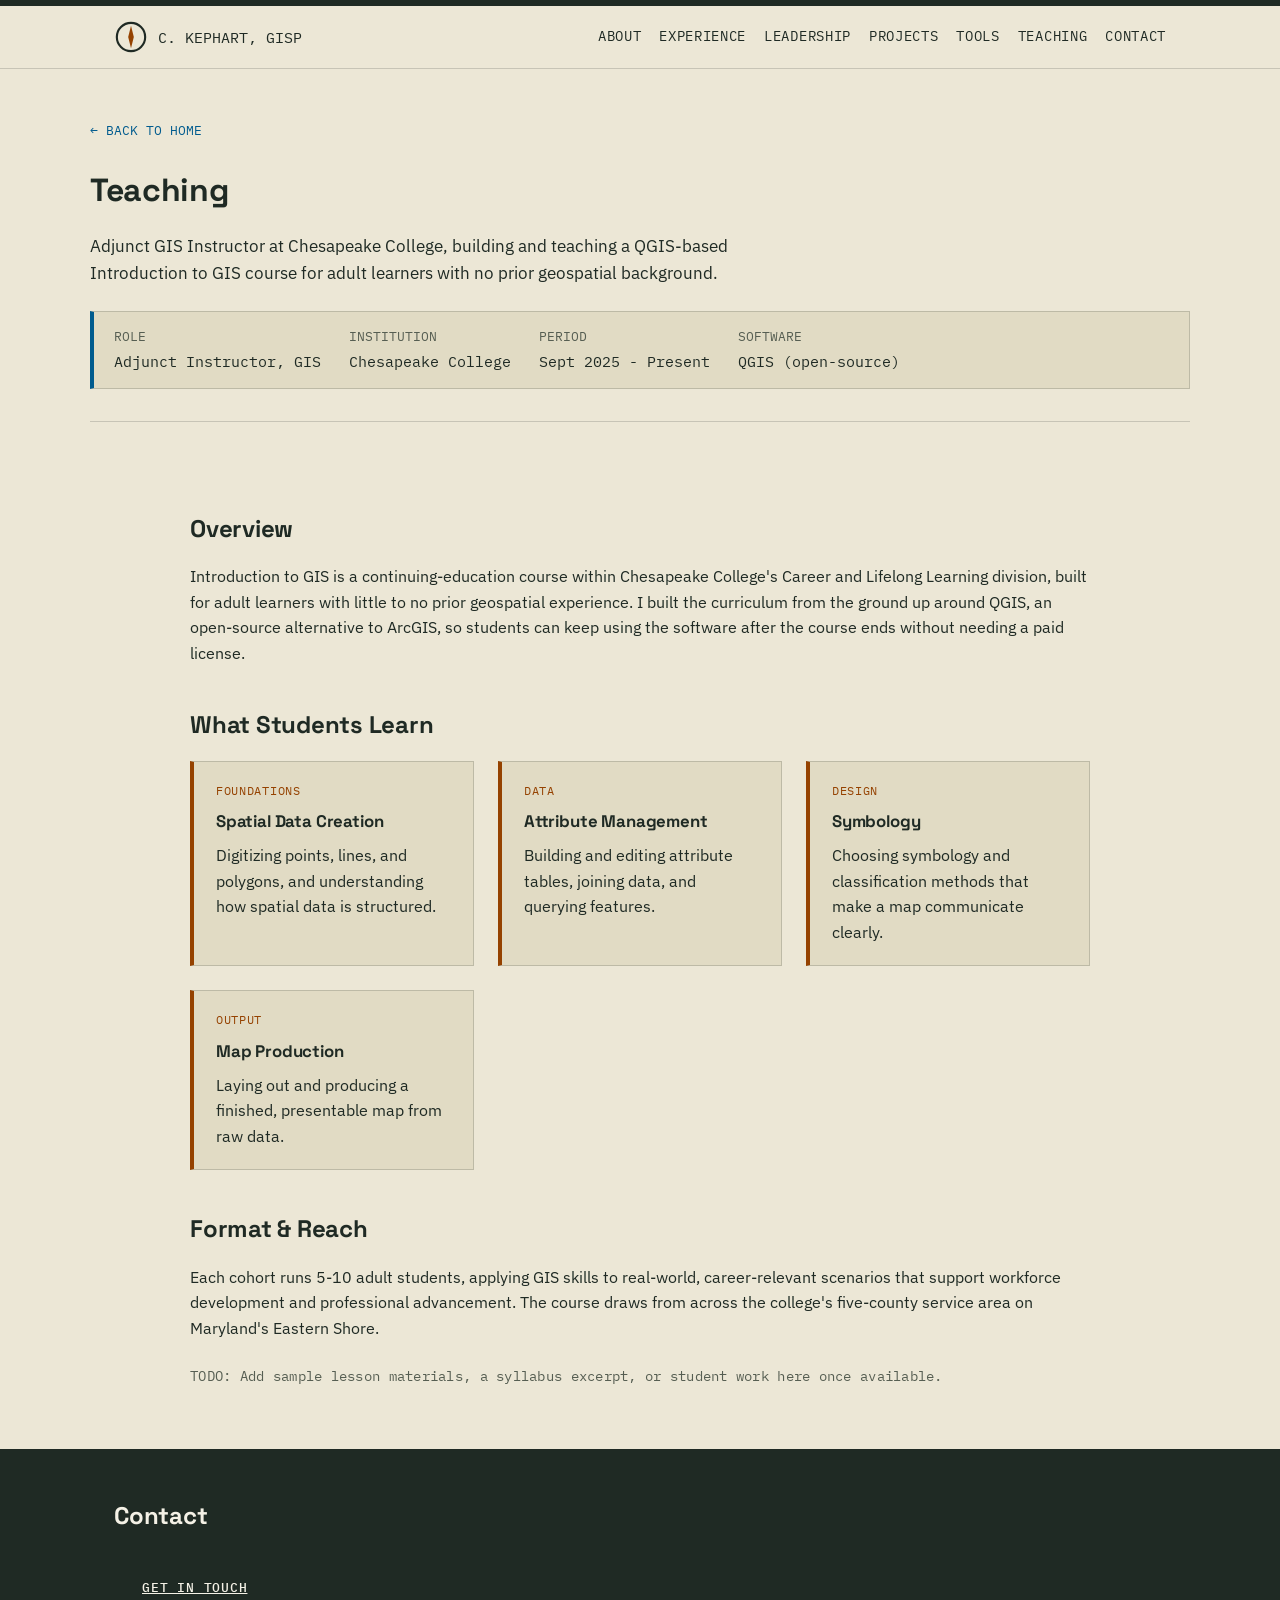
==== teaching/index.html @ 97ca21b7 "Add files via upload" ====
<!DOCTYPE html>
<html lang="en">
<head>
<meta charset="UTF-8">
<meta name="viewport" content="width=device-width, initial-scale=1.0">
<title>Teaching - Chris Kephart, GISP</title>
<meta name="description" content="Adjunct GIS instruction at Chesapeake College: a QGIS-based Introduction to GIS course for adult learners.">
<link rel="preconnect" href="https://fonts.googleapis.com">
<link href="https://fonts.googleapis.com/css2?family=Space+Grotesk:wght@500;700&family=IBM+Plex+Sans:wght@400;500;600&family=IBM+Plex+Mono:wght@400;500&display=swap" rel="stylesheet">
<link rel="stylesheet" href="../css/style.css">
</head>
<body>

<div class="chart-frame">
  <nav class="wrap">
    <a href="../index.html" class="brand" style="text-decoration:none;">
      <svg class="compass" viewBox="0 0 24 24" fill="none" xmlns="http://www.w3.org/2000/svg">
        <circle cx="12" cy="12" r="10" stroke="#1F2A24" stroke-width="1.5"/>
        <path d="M12 4L14 12L12 20L10 12L12 4Z" fill="#954200"/>
      </svg>
      C. KEPHART, GISP
    </a>
    <div class="nav-links">
      <a href="../index.html#about">About</a>
      <a href="../index.html#experience">Experience</a>
      <a href="../index.html#leadership">Leadership</a>
      <a href="../projects/index.html">Projects</a>
      <a href="../tools/index.html">Tools</a>
      <a href="../teaching/index.html">Teaching</a>
      <a href="../contact.html">Contact</a>
    </div>
  </nav>
</div>

<div class="project-hero wrap">
  <a href="../index.html#projects" class="back-link">← Back to Home</a>
  <h1>Teaching</h1>
  <p class="lede" style="max-width: 68ch; font-size: 1.05rem;">Adjunct GIS Instructor at Chesapeake College, building and teaching a QGIS-based Introduction to GIS course for adult learners with no prior geospatial background.</p>
  <div class="meta-strip">
    <div>ROLE<span>Adjunct Instructor, GIS</span></div>
    <div>INSTITUTION<span>Chesapeake College</span></div>
    <div>PERIOD<span>Sept 2025 - Present</span></div>
    <div>SOFTWARE<span>QGIS (open-source)</span></div>
  </div>
</div>

<div class="wrap project-body" style="max-width: 90ch;">

  <h2>Overview</h2>
  <p>Introduction to GIS is a continuing-education course within Chesapeake College's Career and Lifelong Learning division, built for adult learners with little to no prior geospatial experience. I built the curriculum from the ground up around QGIS, an open-source alternative to ArcGIS, so students can keep using the software after the course ends without needing a paid license.</p>

  <h2>What Students Learn</h2>
  <div class="leadership-grid" style="margin-top:16px;">
    <div class="leadership-card">
      <span class="role-tag">Foundations</span>
      <h3>Spatial Data Creation</h3>
      <p>Digitizing points, lines, and polygons, and understanding how spatial data is structured.</p>
    </div>
    <div class="leadership-card">
      <span class="role-tag">Data</span>
      <h3>Attribute Management</h3>
      <p>Building and editing attribute tables, joining data, and querying features.</p>
    </div>
    <div class="leadership-card">
      <span class="role-tag">Design</span>
      <h3>Symbology</h3>
      <p>Choosing symbology and classification methods that make a map communicate clearly.</p>
    </div>
    <div class="leadership-card">
      <span class="role-tag">Output</span>
      <h3>Map Production</h3>
      <p>Laying out and producing a finished, presentable map from raw data.</p>
    </div>
  </div>

  <h2>Format &amp; Reach</h2>
  <p>Each cohort runs 5-10 adult students, applying GIS skills to real-world, career-relevant scenarios that support workforce development and professional advancement. The course draws from across the college's five-county service area on Maryland's Eastern Shore.</p>

  <p class="mono" style="font-size:0.85rem; color:var(--slate); margin-top:24px;">TODO: Add sample lesson materials, a syllabus excerpt, or student work here once available.</p>

</div>

<footer>
  <div class="wrap">
    <h2>Contact</h2>
    <a href="../contact.html" class="btn" style="margin-top:16px;">Get In Touch</a>
  </div>
</footer>

</body>
</html>
---- css/style.css ----
/* ============================================
   TOKENS
   ============================================ */
:root {
  --ink: #1F2A24;
  --forest: #005B8E;
  --forest-light: #56B4E9;
  --rust: #954200;
  --slate: #565E52;
  --paper: #ECE7D6;
  --paper-dark: #E1DBC4;
  --paper-darker: #D3CBAE;
  --cream-text: #F4F1E6;

  --font-display: 'Space Grotesk', sans-serif;
  --font-body: 'IBM Plex Sans', sans-serif;
  --font-mono: 'IBM Plex Mono', monospace;

  --border-hairline: 1px solid rgba(31, 42, 36, 0.18);
  --max-width: 1100px;
}

/* Anchor offset so sticky nav doesn't cover section headings when jumping */
#about, #experience, #leadership, #projects {
  scroll-margin-top: 90px;
}

* { box-sizing: border-box; }

html { scroll-behavior: smooth; }

@media (prefers-reduced-motion: reduce) {
  html { scroll-behavior: auto; }
  *, *::before, *::after {
    animation-duration: 0.01ms !important;
    animation-iteration-count: 1 !important;
    transition-duration: 0.01ms !important;
  }
}

body {
  margin: 0;
  background: var(--paper);
  color: var(--ink);
  font-family: var(--font-body);
  font-size: 16px;
  line-height: 1.6;
}

a { color: var(--forest); text-decoration: none; }
a:hover { text-decoration: underline; }
a:focus-visible, button:focus-visible {
  outline: 2px solid var(--rust);
  outline-offset: 3px;
}

h1, h2, h3 {
  font-family: var(--font-display);
  color: var(--ink);
  margin: 0 0 0.4em 0;
  letter-spacing: -0.01em;
}

.mono {
  font-family: var(--font-mono);
  letter-spacing: 0.02em;
}

.wrap {
  max-width: var(--max-width);
  margin: 0 auto;
  padding: 0 24px;
}

/* ============================================
   TOP FRAME / NAV - border like a chart sheet
   ============================================ */
.chart-frame {
  border-top: 6px solid var(--ink);
  border-bottom: var(--border-hairline);
  background: var(--paper);
  position: sticky;
  top: 0;
  z-index: 50;
}

nav.wrap {
  display: flex;
  align-items: center;
  justify-content: space-between;
  padding-top: 14px;
  padding-bottom: 14px;
}

.brand {
  display: flex;
  align-items: center;
  gap: 10px;
  font-family: var(--font-mono);
  font-size: 0.95rem;
  color: var(--ink);
}

.compass {
  width: 34px;
  height: 34px;
  flex-shrink: 0;
}

.nav-links {
  display: flex;
  flex-wrap: wrap;
  gap: 8px 18px;
  font-family: var(--font-mono);
  font-size: 0.85rem;
  text-transform: uppercase;
  letter-spacing: 0.05em;
}

.nav-links a { color: var(--ink); }
.nav-links a:hover { color: var(--forest); text-decoration: none; border-bottom: 2px solid var(--rust); }

/* ============================================
   HERO - styled like a map title block
   ============================================ */
.hero {
  position: relative;
  padding: 84px 0 64px;
  overflow: hidden;
  border-bottom: var(--border-hairline);
}

.contour-bg {
  position: absolute;
  inset: 0;
  opacity: 0.16;
  pointer-events: none;
}

.hero .wrap { position: relative; z-index: 1; }

.hero-grid {
  display: grid;
  grid-template-columns: 1fr 1fr;
  gap: 56px;
  align-items: start;
}
@media (max-width: 860px) {
  .hero-grid { grid-template-columns: 1fr; gap: 40px; }
}

.eyebrow {
  font-family: var(--font-mono);
  font-size: 0.8rem;
  text-transform: uppercase;
  letter-spacing: 0.12em;
  color: var(--rust);
  margin-bottom: 14px;
}

.hero h1 {
  font-size: clamp(2rem, 4vw, 3rem);
  max-width: 14ch;
  line-height: 1.1;
  margin-top: 4px;
}

.hero p.lede {
  max-width: 48ch;
  font-size: 1.08rem;
  color: var(--ink);
  margin-top: 18px;
  line-height: 1.65;
}

.hero-actions {
  margin-top: 32px;
  display: flex;
  gap: 14px;
  flex-wrap: wrap;
}

.btn {
  font-family: var(--font-mono);
  font-size: 0.82rem;
  font-weight: 500;
  text-transform: uppercase;
  letter-spacing: 0.06em;
  padding: 14px 26px;
  border: 2px solid var(--ink);
  background: var(--ink);
  color: var(--cream-text);
  cursor: pointer;
  display: inline-block;
  transition: background 0.15s ease, border-color 0.15s ease, transform 0.1s ease;
}
.btn:hover { background: var(--forest); border-color: var(--forest); text-decoration: none; transform: translateY(-1px); }

.btn-outline {
  background: transparent;
  color: var(--ink);
}
.btn-outline:hover { background: var(--ink); color: var(--cream-text); }

/* Title-block legend box */
.legend-box {
  margin-top: 40px;
  border: var(--border-hairline);
  border-left: 4px solid var(--forest);
  background: var(--paper-dark);
  padding: 18px 22px;
  max-width: 640px;
}

.legend-box .legend-title {
  font-family: var(--font-mono);
  font-size: 0.75rem;
  text-transform: uppercase;
  letter-spacing: 0.1em;
  color: var(--slate);
  margin-bottom: 10px;
}

.legend-grid {
  display: grid;
  grid-template-columns: repeat(auto-fill, minmax(150px, 1fr));
  gap: 8px 20px;
  font-family: var(--font-mono);
  font-size: 0.82rem;
}

.legend-grid span::before {
  content: "▪";
  color: var(--rust);
  margin-right: 8px;
}

.legend-box-large {
  max-width: 820px;
  padding: 24px 28px;
  border-left-width: 6px;
}
.legend-box-large .legend-title {
  font-size: 0.85rem;
  margin-bottom: 16px;
}
.legend-subtitle {
  font-family: var(--font-mono);
  font-size: 0.72rem;
  text-transform: uppercase;
  letter-spacing: 0.08em;
  color: var(--rust);
  margin: 18px 0 8px;
}
.legend-subtitle:first-of-type { margin-top: 0; }
.legend-grid-large {
  font-size: 0.88rem;
  gap: 8px 20px;
}
.legend-grid-large span::before {
  font-size: 1rem;
}
section { padding: 64px 0; }
section + section { border-top: var(--border-hairline); }

.section-head {
  display: flex;
  align-items: baseline;
  justify-content: space-between;
  margin-bottom: 36px;
  flex-wrap: wrap;
  gap: 10px;
}

.section-tag {
  font-family: var(--font-mono);
  font-size: 0.8rem;
  color: var(--slate);
  text-transform: uppercase;
  letter-spacing: 0.1em;
}

/* About */
.about-grid {
  display: grid;
  grid-template-columns: 1.3fr 1fr;
  gap: 48px;
}
@media (max-width: 760px) {
  .about-grid { grid-template-columns: 1fr; }
}

.credentials {
  border: var(--border-hairline);
  background: var(--paper-dark);
  padding: 20px;
}
.credentials dt {
  font-family: var(--font-mono);
  font-size: 0.75rem;
  text-transform: uppercase;
  color: var(--slate);
  margin-top: 14px;
}
.credentials dt:first-child { margin-top: 0; }
.credentials dd {
  margin: 4px 0 0 0;
  font-size: 0.95rem;
}

/* Projects grid - "map sheets" */
.projects-grid {
  display: grid;
  grid-template-columns: repeat(auto-fit, minmax(280px, 1fr));
  gap: 28px;
}

.sheet {
  border: var(--border-hairline);
  background: var(--paper-dark);
  display: flex;
  flex-direction: column;
  transition: transform 0.15s ease, box-shadow 0.15s ease;
}
.sheet:hover {
  transform: translateY(-3px);
  box-shadow: 4px 4px 0 var(--forest);
}

.sheet-thumb {
  height: 150px;
  background: linear-gradient(135deg, var(--forest-light), var(--forest));
  position: relative;
  overflow: hidden;
}
.sheet-thumb svg { width: 100%; height: 100%; opacity: 0.5; }

.sheet-body { padding: 18px 20px 22px; flex: 1; display: flex; flex-direction: column; }

.sheet-marginalia {
  font-family: var(--font-mono);
  font-size: 0.7rem;
  color: var(--slate);
  text-transform: uppercase;
  letter-spacing: 0.04em;
  border-bottom: var(--border-hairline);
  padding-bottom: 10px;
  margin-bottom: 12px;
  display: flex;
  flex-wrap: wrap;
  gap: 4px 14px;
}

.sheet h3 { font-size: 1.2rem; margin-bottom: 8px; }
.sheet p { font-size: 0.92rem; color: var(--ink); flex: 1; }

.sheet-link {
  margin-top: 14px;
  font-family: var(--font-mono);
  font-size: 0.8rem;
  text-transform: uppercase;
}

.status-tag {
  display: inline-block;
  font-family: var(--font-mono);
  font-size: 0.65rem;
  text-transform: uppercase;
  padding: 2px 8px;
  border: 1px solid var(--rust);
  color: var(--rust);
  margin-left: 8px;
}

/* Timeline */
.timeline {
  position: relative;
  padding-left: 32px;
  border-left: 2px solid var(--forest);
}

.timeline-item {
  position: relative;
  padding-bottom: 36px;
}
.timeline-item:last-child { padding-bottom: 0; }

.timeline-item::before {
  content: "";
  position: absolute;
  left: -38px;
  top: 4px;
  width: 12px;
  height: 12px;
  background: var(--rust);
  border: 2px solid var(--paper);
  border-radius: 50%;
}

.timeline-item .role-date {
  font-family: var(--font-mono);
  font-size: 0.75rem;
  color: var(--slate);
  text-transform: uppercase;
  letter-spacing: 0.05em;
}

.timeline-item h3 { font-size: 1.15rem; margin: 4px 0 2px; }
.timeline-item .employer {
  font-family: var(--font-mono);
  font-size: 0.85rem;
  color: var(--forest);
  margin-bottom: 8px;
  display: block;
}
.timeline-item p { font-size: 0.92rem; margin: 0 0 10px; }
.timeline-item ul {
  margin: 8px 0 0;
  padding-left: 20px;
  font-size: 0.9rem;
}
.timeline-item ul li { margin-bottom: 6px; }

.todo-note {
  font-family: var(--font-mono);
  font-size: 0.75rem;
  color: var(--rust);
}

/* Leadership */
.leadership-grid {
  display: grid;
  grid-template-columns: repeat(auto-fit, minmax(260px, 1fr));
  gap: 24px;
}
.leadership-card {
  border: var(--border-hairline);
  border-left: 4px solid var(--rust);
  background: var(--paper-dark);
  padding: 20px 22px;
}
.leadership-card .role-tag {
  font-family: var(--font-mono);
  font-size: 0.72rem;
  text-transform: uppercase;
  letter-spacing: 0.06em;
  color: var(--rust);
  margin-bottom: 8px;
  display: block;
}
.leadership-card h3 { font-size: 1.05rem; margin-bottom: 8px; }
.leadership-card p { font-size: 0.9rem; margin: 0; }

/* Footer / contact */
footer {
  background: var(--ink);
  color: var(--cream-text);
  padding: 48px 0 32px;
}
footer h2 { color: var(--cream-text); }
footer a { color: var(--cream-text); text-decoration: underline; }

.contact-row {
  display: flex;
  gap: 32px;
  flex-wrap: wrap;
  margin-top: 20px;
  font-family: var(--font-mono);
  font-size: 0.9rem;
}

.foot-note {
  margin-top: 40px;
  font-family: var(--font-mono);
  font-size: 0.75rem;
  color: rgba(244, 241, 230, 0.5);
  border-top: 1px solid rgba(244, 241, 230, 0.15);
  padding-top: 18px;
}

/* Project detail pages */
.project-hero {
  padding: 48px 0 32px;
  border-bottom: var(--border-hairline);
}
.back-link {
  font-family: var(--font-mono);
  font-size: 0.8rem;
  text-transform: uppercase;
  display: inline-block;
  margin-bottom: 24px;
}
.meta-strip {
  display: flex;
  flex-wrap: wrap;
  gap: 6px 28px;
  font-family: var(--font-mono);
  font-size: 0.82rem;
  color: var(--slate);
  border: var(--border-hairline);
  border-left: 4px solid var(--forest);
  background: var(--paper-dark);
  padding: 14px 20px;
  margin-top: 24px;
}
.meta-strip div span { color: var(--ink); display: block; font-size: 0.95rem; margin-top: 2px; }

.project-body { padding: 48px 0; max-width: 74ch; }
.project-body h2 { margin-top: 40px; font-size: 1.5rem; }
.project-body p { font-size: 1rem; }
.project-body img, .project-body .map-embed {
  width: 100%;
  border: var(--border-hairline);
  margin: 20px 0;
}
.map-embed { height: 420px; background: var(--paper-dark); }

/* Property viewer layout */
.viewer-layout {
  display: grid;
  grid-template-columns: 1fr 240px;
  gap: 0;
  border: var(--border-hairline);
  margin: 20px 0;
}
#property-viewer { height: 420px; }
.property-sidebar {
  background: var(--paper-dark);
  border-left: var(--border-hairline);
  padding: 16px;
}
.sidebar-title {
  font-family: var(--font-mono);
  font-size: 0.7rem;
  text-transform: uppercase;
  letter-spacing: 0.08em;
  color: var(--slate);
  margin-bottom: 12px;
  border-bottom: var(--border-hairline);
  padding-bottom: 8px;
}
.sidebar-field {
  font-size: 0.85rem;
  margin-bottom: 10px;
}
.sidebar-field span {
  display: block;
  font-family: var(--font-mono);
  font-size: 0.65rem;
  text-transform: uppercase;
  color: var(--slate);
  letter-spacing: 0.05em;
}
@media (max-width: 640px) {
  .viewer-layout { grid-template-columns: 1fr; }
}

/* Code block */
.code-block {
  background: var(--ink);
  color: var(--cream-text);
  font-family: var(--font-mono);
  font-size: 0.78rem;
  line-height: 1.55;
  padding: 20px;
  overflow-x: auto;
  border: var(--border-hairline);
  margin: 16px 0;
  white-space: pre;
}
.code-block .comment { color: var(--forest-light); }

.output-block {
  background: var(--paper-darker);
  font-family: var(--font-mono);
  font-size: 0.8rem;
  line-height: 1.5;
  padding: 16px 20px;
  border: var(--border-hairline);
  border-left: 4px solid var(--rust);
  margin: 16px 0;
  white-space: pre-wrap;
}

.subsection-label {
  font-family: var(--font-mono);
  font-size: 0.72rem;
  text-transform: uppercase;
  letter-spacing: 0.08em;
  color: var(--rust);
  margin: 40px 0 6px;
}
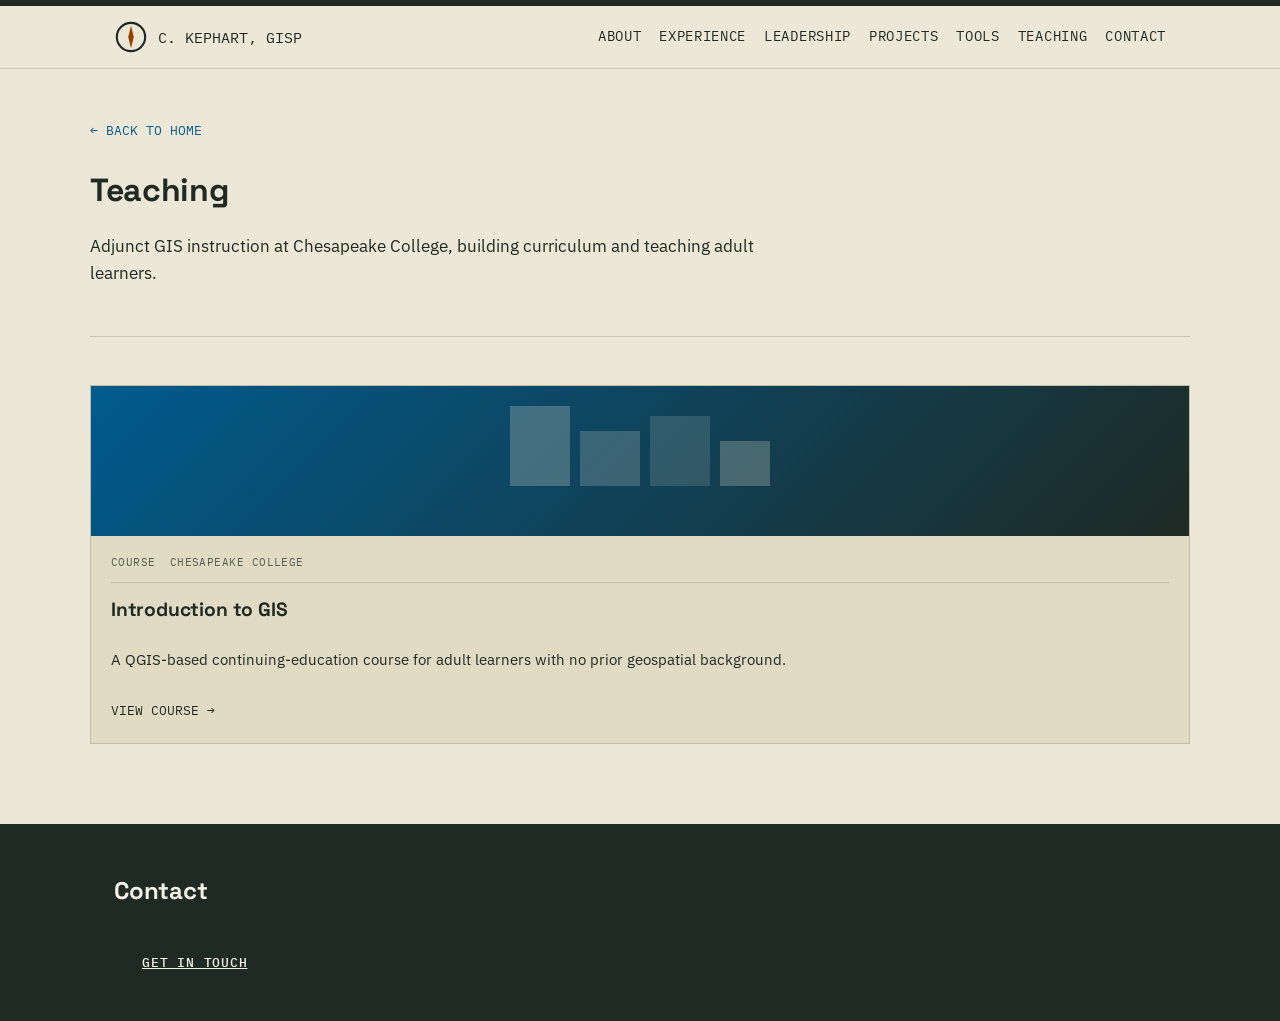
==== commit 74cfb918: "Add files via upload" ====
--- a/teaching/index.html
+++ b/teaching/index.html
@@ -4,7 +4,7 @@
 <meta charset="UTF-8">
 <meta name="viewport" content="width=device-width, initial-scale=1.0">
 <title>Teaching - Chris Kephart, GISP</title>
-<meta name="description" content="Adjunct GIS instruction at Chesapeake College: a QGIS-based Introduction to GIS course for adult learners.">
+<meta name="description" content="Adjunct GIS instruction at Chesapeake College.">
 <link rel="preconnect" href="https://fonts.googleapis.com">
 <link href="https://fonts.googleapis.com/css2?family=Space+Grotesk:wght@500;700&family=IBM+Plex+Sans:wght@400;500;600&family=IBM+Plex+Mono:wght@400;500&display=swap" rel="stylesheet">
 <link rel="stylesheet" href="../css/style.css">
@@ -35,49 +35,33 @@
 <div class="project-hero wrap">
   <a href="../index.html#projects" class="back-link">← Back to Home</a>
   <h1>Teaching</h1>
-  <p class="lede" style="max-width: 68ch; font-size: 1.05rem;">Adjunct GIS Instructor at Chesapeake College, building and teaching a QGIS-based Introduction to GIS course for adult learners with no prior geospatial background.</p>
-  <div class="meta-strip">
-    <div>ROLE<span>Adjunct Instructor, GIS</span></div>
-    <div>INSTITUTION<span>Chesapeake College</span></div>
-    <div>PERIOD<span>Sept 2025 - Present</span></div>
-    <div>SOFTWARE<span>QGIS (open-source)</span></div>
-  </div>
+  <p class="lede" style="max-width: 68ch; font-size: 1.05rem;">Adjunct GIS instruction at Chesapeake College, building curriculum and teaching adult learners.</p>
 </div>
 
-<div class="wrap project-body" style="max-width: 90ch;">
+<div class="wrap" style="padding: 48px 0 80px;">
+  <div class="projects-grid">
 
-  <h2>Overview</h2>
-  <p>Introduction to GIS is a continuing-education course within Chesapeake College's Career and Lifelong Learning division, built for adult learners with little to no prior geospatial experience. I built the curriculum from the ground up around QGIS, an open-source alternative to ArcGIS, so students can keep using the software after the course ends without needing a paid license.</p>
+    <a class="sheet" href="introduction-to-gis.html" style="text-decoration:none; color:inherit;">
+      <div class="sheet-thumb" style="background:linear-gradient(135deg,#005B8E,#1F2A24);">
+        <svg viewBox="0 0 300 150" xmlns="http://www.w3.org/2000/svg">
+          <rect x="20" y="20" width="60" height="80" fill="#ECE7D6" opacity="0.5"/>
+          <rect x="90" y="45" width="60" height="55" fill="#ECE7D6" opacity="0.4"/>
+          <rect x="160" y="30" width="60" height="70" fill="#ECE7D6" opacity="0.3"/>
+          <rect x="230" y="55" width="50" height="45" fill="#ECE7D6" opacity="0.5"/>
+        </svg>
+      </div>
+      <div class="sheet-body">
+        <div class="sheet-marginalia">
+          <span>COURSE</span>
+          <span>Chesapeake College</span>
+        </div>
+        <h3>Introduction to GIS</h3>
+        <p>A QGIS-based continuing-education course for adult learners with no prior geospatial background.</p>
+        <div class="sheet-link">View course →</div>
+      </div>
+    </a>
 
-  <h2>What Students Learn</h2>
-  <div class="leadership-grid" style="margin-top:16px;">
-    <div class="leadership-card">
-      <span class="role-tag">Foundations</span>
-      <h3>Spatial Data Creation</h3>
-      <p>Digitizing points, lines, and polygons, and understanding how spatial data is structured.</p>
-    </div>
-    <div class="leadership-card">
-      <span class="role-tag">Data</span>
-      <h3>Attribute Management</h3>
-      <p>Building and editing attribute tables, joining data, and querying features.</p>
-    </div>
-    <div class="leadership-card">
-      <span class="role-tag">Design</span>
-      <h3>Symbology</h3>
-      <p>Choosing symbology and classification methods that make a map communicate clearly.</p>
-    </div>
-    <div class="leadership-card">
-      <span class="role-tag">Output</span>
-      <h3>Map Production</h3>
-      <p>Laying out and producing a finished, presentable map from raw data.</p>
-    </div>
   </div>
-
-  <h2>Format &amp; Reach</h2>
-  <p>Each cohort runs 5-10 adult students, applying GIS skills to real-world, career-relevant scenarios that support workforce development and professional advancement. The course draws from across the college's five-county service area on Maryland's Eastern Shore.</p>
-
-  <p class="mono" style="font-size:0.85rem; color:var(--slate); margin-top:24px;">TODO: Add sample lesson materials, a syllabus excerpt, or student work here once available.</p>
-
 </div>
 
 <footer>
--- a/css/style.css
+++ b/css/style.css
@@ -451,6 +451,41 @@
 .leadership-card h3 { font-size: 1.05rem; margin-bottom: 8px; }
 .leadership-card p { font-size: 0.9rem; margin: 0; }
 
+/* Contact form */
+.contact-form { margin-top: 8px; }
+.contact-form label {
+  display: block;
+  font-family: var(--font-mono);
+  font-size: 0.75rem;
+  text-transform: uppercase;
+  letter-spacing: 0.05em;
+  color: var(--slate);
+  margin: 14px 0 6px;
+}
+.contact-form label:first-child { margin-top: 0; }
+.contact-form input,
+.contact-form textarea {
+  width: 100%;
+  padding: 10px 12px;
+  border: var(--border-hairline);
+  background: var(--paper-dark);
+  color: var(--ink);
+  font-family: var(--font-body);
+  font-size: 0.95rem;
+}
+.contact-form input:focus,
+.contact-form textarea:focus {
+  outline: 2px solid var(--rust);
+  outline-offset: 1px;
+}
+.contact-form textarea { min-height: 120px; resize: vertical; }
+.form-status {
+  margin-top: 12px;
+  font-family: var(--font-mono);
+  font-size: 0.85rem;
+  color: var(--forest);
+}
+
 /* Footer / contact */
 footer {
   background: var(--ink);
